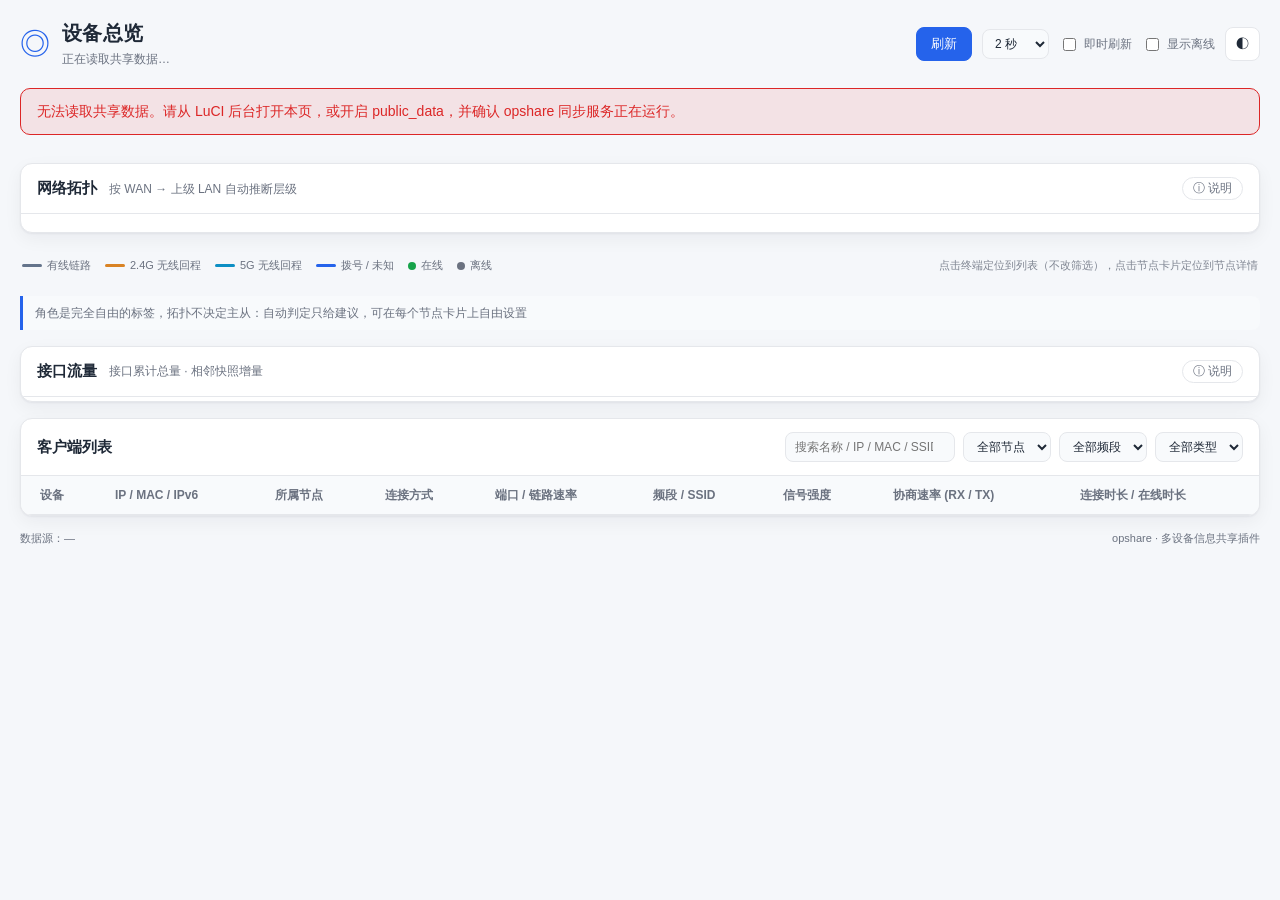
==== src/www/opshare/index.html @ 0b61287a "opshare 1.0.0: initial import with CI packaging Multi-device information sharing for OpenWrt/Immorta" ====
<!DOCTYPE html>
<html lang="zh-CN">
<head>
<meta charset="utf-8">
<meta name="viewport" content="width=device-width, initial-scale=1">
<title>设备总览 · opshare</title>
<link rel="stylesheet" href="style.css">
</head>
<body>
<div class="wrap">
	<header class="topbar">
		<div class="brand">
			<span class="logo">◎</span>
			<div>
				<h1>设备总览</h1>
				<p class="sub" id="subtitle">正在读取共享数据…</p>
				<p class="sub" id="last-check"></p>
			</div>
		</div>
		<div class="actions">
			<button id="btn-refresh" class="btn primary" type="button">刷新</button>
			<select id="sel-interval" title="界面刷新间隔（只读取缓存 JSON，开销很小）">
				<option value="2000">2 秒</option>
				<option value="3000">3 秒</option>
				<option value="5000">5 秒</option>
				<option value="10000">10 秒</option>
				<option value="20000">20 秒</option>
				<option value="30000">30 秒</option>
			</select>
			<label class="auto" title="勾选：每次界面刷新都让路由器立刻合并一次各节点的最新快照（服务端 force_throttle 默认 10 秒内至多一次）。不勾选：只读后台周期生成的缓存快照，不触发任何采集。">
				<input type="checkbox" id="chk-realtime"> 即时刷新</label>
			<label class="auto"><input type="checkbox" id="chk-offline"> 显示离线</label>
			<button id="btn-theme" class="btn ghost" type="button" title="切换深浅色">◐</button>
		</div>
	</header>

	<section id="stats" class="stats"></section>

	<section class="panel" id="topology-panel">
		<div class="panel-head">
			<h2>网络拓扑</h2>
			<span class="hint" id="topology-hint">按 WAN → 上级 LAN 自动推断层级</span>
			<details class="note">
				<summary>说明</summary>
				<div class="note-body">每个节点是一张卡片：左侧为设备信息与<b>上行链路</b>（介质 / 端口 / 协商速率 / 上级节点），右侧按<b>有线 · 2.4G · 5G</b> 分道列出下挂终端。<b>卡片到终端的实际接线</b>：卡片右侧引出一条总线，总线上按介质分出支路，每台终端再从自己的介质端口上接出一小段——所以看线就知道谁接在哪、走的什么介质；节点之间的连线用流动光点表示层级方向。只有安装本插件的节点才能采集无线关联、信号、频段与协商速率。普通硬路由：<b>桥接 / AP 模式</b>下，上级 DHCP、ARP 只能看到其下终端的 IP/MAC/主机名，看不到连在哪个 AP 及无线详情；<b>路由 / NAT 模式</b>下，上游只能看到硬路由自身一个 MAC，其下设备完全不可见。可在 <code>/etc/config/opshare</code> 用 <code>config external</code> 手工声明，拓扑图会画成灰色虚线节点。<br><b>零配置配对</b>：两台都装好本插件后，各自会在两分钟内探测<b>默认网关</b>与<b>最新 DHCP 租约</b>，用 HTTP 交换身份与共享密钥自动配对——不需要填 IP、不需要授权 SSH 密钥，桥接与双 NAT 都适用。CPU 更强的一台自动当聚合者，另一台被动接收；在 <code>/etc/config/opshare</code> 里设 <code>option auto_pair 0</code> 可改为手工管理。</div>
			</details>
		</div>
		<div class="topo-scroll" id="topology"></div>
	</section>
	<div class="topo-legend out">
		<span><i class="lg wired"></i>有线链路</span>
		<span><i class="lg g2"></i>2.4G 无线回程</span>
		<span><i class="lg g5"></i>5G 无线回程</span>
		<span><i class="lg wan"></i>拨号 / 未知</span>
		<span><b class="lg-dot"></b>在线</span>
		<span><b class="lg-dot off"></b>离线</span>
		<span class="tip">点击终端定位到列表（不改筛选），点击节点卡片定位到节点详情</span>
	</div>

	<section id="nodes" class="nodes"></section>
	<div class="role-hint" id="role-hint">角色是完全自由的标签，拓扑不决定主从：自动判定只给建议，可在每个节点卡片上自由设置</div>

	<section class="panel" id="traffic-panel">
		<div class="panel-head">
			<h2>接口流量</h2>
			<span class="hint" id="traffic-hint">接口累计总量 · 相邻快照增量</span>
			<details class="note">
				<summary>说明</summary>
				<div class="note-body">每个接口两行：<b>上行（上传）在上、下行（下载）在下</b>，左边是该接口的累计字节，右边是相对上一次快照的增量。不计算速率、不画曲线、不保存历史。计数器重置、设备重启或时钟跳变会标注并跳过该次增量；开启硬件加速/流量卸载时计数可能偏低。</div>
			</details>
		</div>
		<div id="traffic" class="traffic-rows"></div>
	</section>

	<section class="panel" id="clients-panel">
		<div class="panel-head">
			<h2>客户端列表</h2>
			<div class="filters">
				<input type="search" id="f-search" placeholder="搜索名称 / IP / MAC / SSID">
				<select id="f-node"><option value="">全部节点</option></select>
				<select id="f-band"><option value="">全部频段</option></select>
				<select id="f-type">
					<option value="">全部类型</option>
					<option value="wifi">无线</option>
					<option value="wired">有线</option>
				</select>
			</div>
		</div>
		<div class="table-scroll">
			<table class="tbl">
				<thead><tr>
					<th class="nodebar"></th>
					<th>设备</th><th>IP / MAC / IPv6</th><th>所属节点</th><th>连接方式</th>
					<th>端口 / 链路速率</th><th>频段 / SSID</th><th>信号强度</th>
					<th title="RX 是最近收到的那一帧的速率：手机空闲时的保活/管理帧用最低速，所以常显示 1~6 Mbps；TX 才是当前协商发送速率。属正常现象，看 TX 与 MCS/NSS/频宽即可。">协商速率 (RX / TX)</th>
					<th title="断联在 session_grace 秒内视为误差，连接时长连续计算不重置；节点离线超过宽限期则冻结">连接时长 / 在线时长</th>
				</tr></thead>
				<tbody id="rows"></tbody>
			</table>
		</div>
		<p class="empty" id="empty" hidden>没有符合条件的设备</p>
	</section>

	<footer class="foot">
		<span id="source">数据源：—</span>
		<span>opshare · 多设备信息共享插件</span>
	</footer>
</div>
<script src="app.js"></script>
</body>
</html>
---- src/www/opshare/style.css ----
:root {
	--bg: #f5f7fa;
	--panel: #ffffff;
	--panel-2: #f8fafc;
	--text: #1f2937;
	--muted: #6b7280;
	--line: #e5e7eb;
	--accent: #2563eb;
	--accent-soft: #eff6ff;
	--green: #16a34a;
	--teal: #0891b2;
	--amber: #d97706;
	--red: #dc2626;
	--shadow: 0 1px 2px rgba(16,24,40,.05), 0 6px 18px rgba(16,24,40,.05);
}
@media (prefers-color-scheme: dark) {
	:root {
		--bg: #111827; --panel: #1b2432; --panel-2: #212c3d;
		--text: #e5e7eb; --muted: #9ca3af; --line: #334155;
		--accent: #60a5fa; --accent-soft: #1e3a5f;
		--green: #4ade80; --teal: #22d3ee; --amber: #fbbf24; --red: #f87171;
		--shadow: 0 1px 2px rgba(0,0,0,.25), 0 8px 24px rgba(0,0,0,.25);
	}
}
body[data-theme="dark"] {
	--bg: #111827; --panel: #1b2432; --panel-2: #212c3d;
	--text: #e5e7eb; --muted: #9ca3af; --line: #334155;
	--accent: #60a5fa; --accent-soft: #1e3a5f;
	--green: #4ade80; --teal: #22d3ee; --amber: #fbbf24; --red: #f87171;
	--shadow: 0 1px 2px rgba(0,0,0,.25), 0 8px 24px rgba(0,0,0,.25);
}
body[data-theme="light"] {
	--bg: #f5f7fa; --panel: #ffffff; --panel-2: #f8fafc;
	--text: #1f2937; --muted: #6b7280; --line: #e5e7eb;
	--accent: #2563eb; --accent-soft: #eff6ff;
	--green: #16a34a; --teal: #0891b2; --amber: #d97706; --red: #dc2626;
}
* { box-sizing: border-box; }
/* No viewport-relative min-height here. This page also runs inside the LuCI
   iframe, where min-height:100% resolves to the *frame's* current height: the
   frame grows to scrollHeight, scrollHeight grows with the frame, and the two
   keep feeding each other - that runaway loop is what produced a blank strip
   under the content. The canvas is painted by the body background anyway. */
html, body { height: auto; overflow-x: hidden; overflow-y: auto; }
body {
	margin: 0; background: var(--bg); color: var(--text);
	font: 14px/1.5 -apple-system, BlinkMacSystemFont, "Segoe UI", "Microsoft YaHei", "PingFang SC", sans-serif;
}
.wrap { max-width: 1500px; margin: 0 auto; padding: 18px 20px 48px; }
.topbar { display: flex; align-items: center; justify-content: space-between; gap: 16px; flex-wrap: wrap; margin-bottom: 18px; }
.brand { display: flex; align-items: center; gap: 12px; }
.logo { font-size: 30px; color: var(--accent); line-height: 1; }
h1 { font-size: 20px; margin: 0; font-weight: 650; letter-spacing: .3px; }
.sub { margin: 2px 0 0; color: var(--muted); font-size: 12px; }
.actions { display: flex; align-items: center; gap: 10px; flex-wrap: wrap; }
.btn { border: 1px solid var(--line); background: var(--panel); color: var(--text); padding: 7px 14px; border-radius: 8px; cursor: pointer; font-size: 13px; }
.btn:hover { border-color: var(--accent); }
.btn.primary { background: var(--accent); border-color: var(--accent); color: #fff; }
.btn.ghost { padding: 7px 10px; }
.auto { color: var(--muted); font-size: 12px; display: flex; align-items: center; gap: 5px; cursor: pointer; }
.auto input { accent-color: var(--accent); }

.stats { display: grid; grid-template-columns: repeat(auto-fit, minmax(150px, 1fr)); gap: 12px; margin-bottom: 14px; }
.stat { background: var(--panel); border: 1px solid var(--line); border-radius: 12px; padding: 14px 16px; box-shadow: var(--shadow); }
.stat .k { color: var(--muted); font-size: 12px; }
.stat .v { font-size: 24px; font-weight: 650; margin-top: 4px; }
.stat .v small { font-size: 12px; font-weight: 400; color: var(--muted); }

.nodes { display: grid; grid-template-columns: repeat(auto-fit, minmax(260px, 1fr)); gap: 12px; margin-bottom: 16px; }
.node { background: var(--panel); border: 1px solid var(--line); border-left: 4px solid var(--green); border-radius: 12px; padding: 13px 15px; box-shadow: var(--shadow); }
.node.offline { border-left-color: var(--red); opacity: .78; }
.node .nh { display: flex; align-items: center; justify-content: space-between; gap: 8px; }
.node .nn { font-weight: 650; font-size: 15px; overflow: hidden; text-overflow: ellipsis; white-space: nowrap; }
.node .meta { color: var(--muted); font-size: 12px; margin-top: 6px; line-height: 1.7; word-break: break-all; }
.badge { font-size: 11px; padding: 2px 8px; border-radius: 999px; background: var(--accent-soft); color: var(--accent); white-space: nowrap; }
.badge.off { background: rgba(220,38,38,.12); color: var(--red); }
.badge.wired { background: rgba(107,114,128,.15); color: var(--muted); }

.panel { background: var(--panel); border: 1px solid var(--line); border-radius: 12px; box-shadow: var(--shadow); overflow: hidden; }
.panel-head { padding: 13px 16px; border-bottom: 1px solid var(--line); display: flex; align-items: center; justify-content: space-between; gap: 12px; flex-wrap: wrap; }
.panel-head h2 { font-size: 15px; margin: 0; font-weight: 650; }
.filters { display: flex; gap: 8px; flex-wrap: wrap; }
.filters input, .filters select {
	background: var(--panel-2); color: var(--text); border: 1px solid var(--line);
	border-radius: 8px; padding: 6px 9px; font-size: 12px; outline: none;
}
.filters input:focus, .filters select:focus { border-color: var(--accent); }
.table-scroll { overflow-x: auto; }
.tbl { width: 100%; border-collapse: collapse; min-width: 900px; }
.tbl th { background: var(--panel-2); color: var(--muted); font-size: 12px; font-weight: 600; text-align: left; padding: 10px 14px; border-bottom: 1px solid var(--line); white-space: nowrap; }
.tbl td { padding: 10px 14px; border-bottom: 1px solid var(--line); vertical-align: middle; font-size: 13px; }
.tbl tr:last-child td { border-bottom: 0; }
.tbl tbody tr:hover { background: var(--accent-soft); }
.dev { font-weight: 600; }
.dev .mac, .muted { color: var(--muted); font-size: 11px; font-weight: 400; }
.tag { font-size: 11px; padding: 2px 7px; border-radius: 6px; border: 1px solid var(--line); color: var(--muted); white-space: nowrap; }
.sig { display: flex; align-items: center; gap: 8px; min-width: 130px; }
.sig .bar { width: 62px; height: 6px; border-radius: 4px; background: var(--line); overflow: hidden; flex: none; }
.sig .bar i { display: block; height: 100%; border-radius: 4px; }
.sig .num { font-variant-numeric: tabular-nums; white-space: nowrap; }
.rate { font-variant-numeric: tabular-nums; white-space: nowrap; }
.rate .extra { display: block; color: var(--muted); font-size: 11px; }
.empty { padding: 28px; text-align: center; color: var(--muted); }
.foot { display: flex; justify-content: space-between; gap: 12px; flex-wrap: wrap; color: var(--muted); font-size: 11px; margin-top: 14px; }
.err { background: rgba(220,38,38,.1); color: var(--red); border: 1px solid var(--red); border-radius: 10px; padding: 12px 16px; margin-bottom: 14px; }
@media (max-width: 700px) {
	.wrap { padding: 12px; }
	.stat .v { font-size: 20px; }
	.filters input, .filters select { flex: 1 1 45%; min-width: 120px; }
}

/* ---- v2: node colours, aliases, IPv6, traffic, inline editing ---- */
.nodebar { width: 5px; padding: 0 !important; border-bottom: 1px solid var(--line) !important; }
.tbl th.nodebar { background: var(--panel-2); }
.hint { color: var(--muted); font-size: 12px; }
/* ---- v7: topology - node cards + terminal lanes + flowing links ---- */
#topology-panel { margin-bottom: 16px; }
.topo-scroll { overflow-x: auto; padding: 12px 14px 6px; }
.topo-scroll svg { display: block; width: 100%; min-width: 900px; height: auto; }

/* connectors: a faint solid base with an animated dash overlay so the
   direction parent -> child is readable without arrows */
.topo-wire { fill: none; stroke-width: 3; opacity: .26; stroke-linecap: round; }
.topo-flow {
	fill: none; stroke-width: 3.2; stroke-linecap: round;
	stroke-dasharray: 3 11;
	animation: topoflow 1.3s linear infinite;
}
@keyframes topoflow { from { stroke-dashoffset: 0; } to { stroke-dashoffset: -30; } }
@media (prefers-reduced-motion: reduce) { .topo-flow { animation: none; opacity: .5; } }

/* node -> terminal bus. A cable leaves the card, a rail runs beside it, every
   medium branches off in its own colour and each chip taps its medium's port
   spine with a short tick. Thin and translucent: the grouping stays readable
   without turning the diagram into spaghetti. */
/* live channel indicator in the traffic panel header */
.live-on { color: var(--green); font-weight: 600; }
.hint b { color: var(--text); font-weight: 600; }

.topo-bus { fill: none; stroke-width: 2.6; opacity: .55; stroke-linecap: round; stroke-linejoin: round; }
.topo-hub { opacity: .8; }
.topo-branch { fill: none; stroke-width: 1.8; opacity: .6; stroke-linecap: round; }
.topo-spine { fill: none; stroke-width: 2.4; opacity: .5; stroke-linecap: round; }
.topo-tick { fill: none; stroke-width: 1.5; opacity: .6; stroke-linecap: round; }

.topo-card { cursor: pointer; }
.topo-card .cbg { fill: var(--panel); stroke: var(--line); }
.topo-card.off { opacity: .6; }
.topo-card .cdot { fill: var(--green); }
.topo-card .ct { fill: var(--text); font-size: 13.5px; font-weight: 650; }
.topo-card .ctag { fill: var(--accent); font-size: 9.5px; font-weight: 600; }
.topo-card .crole { fill: var(--muted); font-size: 10px; }
.topo-card .cm { fill: var(--muted); font-size: 10px; }
.topo-card .cup-t { font-size: 9.5px; font-weight: 600; }
.topo-card:hover .cbg { stroke: var(--accent); }

.topo-shelf { fill: var(--panel-2); stroke: var(--line); }
/* a halo in the panel colour, so the medium branch passes *behind* the label
   instead of striking through it */
.topo-lane { font-size: 10.5px; font-weight: 650; }
.topo-lane-n { font-size: 9px; opacity: .7; }
.topo-lane, .topo-lane-n {
	paint-order: stroke; stroke: var(--panel-2); stroke-width: 3.2; stroke-linejoin: round;
}
.topo-chip { cursor: pointer; }
.topo-chip .chipbg { fill: var(--panel); stroke: var(--line); }
.topo-chip:hover .chipbg { stroke: var(--accent); stroke-width: 1.6; }
.topo-chip .cn { fill: var(--text); font-size: 10.5px; }
.topo-chip .cd { fill: var(--muted); font-size: 9.5px; }
.topo-chip.off { opacity: .72; }
.topo-chip.off .chipbg { stroke-dasharray: 3 3; }
.topo-chip.more { cursor: default; }
.topo-chip.more .chipbg { fill: none; stroke-dasharray: 3 3; }

.topo-inet rect { fill: var(--accent-soft); stroke: var(--accent); }
.topo-inet circle { fill: var(--accent); }
.topo-inet text { fill: var(--accent); font-size: 11px; font-weight: 600; }

.topo-unmanaged rect { fill: var(--panel-2); stroke: var(--muted); stroke-dasharray: 5 4; }
.topo-unmanaged .ct { fill: var(--muted); font-size: 12px; font-weight: 600; }
.topo-unmanaged .cm { fill: var(--muted); font-size: 10px; }

.topo-legend { display: flex; flex-wrap: wrap; gap: 6px 16px; padding: 6px 16px 4px; color: var(--muted); font-size: 11px; align-items: center; }
.topo-legend span { display: inline-flex; align-items: center; gap: 5px; }
.topo-legend i.lg { display: inline-block; width: 20px; height: 3px; border-radius: 2px; background: var(--accent); }
.topo-legend i.lg.wired { background: #64748b; }
.topo-legend i.lg.g2 { background: #d98324; }
.topo-legend i.lg.g5 { background: #0d8fc4; }
.topo-legend i.lg.wan { background: #2563eb; }
.topo-legend .lg-dot { display: inline-block; width: 8px; height: 8px; border-radius: 50%; background: var(--green); }
.topo-legend .lg-dot.off { background: var(--muted); }
/* Long explanations sit behind a button instead of filling the page. */
.panel-head details.note { flex: 0 0 auto; margin-left: auto; }
.panel-head details.note[open] { flex-basis: 100%; }
details.note > summary {
	list-style: none; cursor: pointer; user-select: none; white-space: nowrap;
	font-size: 11.5px; color: var(--muted); padding: 2px 10px;
	border: 1px solid var(--line); border-radius: 999px;
}
details.note > summary::-webkit-details-marker { display: none; }
details.note > summary::before { content: "\24D8  "; }
details.note > summary:hover { color: var(--text); border-color: var(--muted); }
details.note[open] > summary { color: var(--accent); border-color: var(--accent); display: block; width: max-content; margin-left: auto; }
.note-body {
	margin-top: 8px; padding: 10px 12px; color: var(--muted);
	font-size: 12px; line-height: 1.75;
	background: var(--panel-2); border: 1px solid var(--line); border-radius: 10px;
}
.note-body code { background: var(--panel); border: 1px solid var(--line); border-radius: 4px; padding: 0 4px; }
/* the legend lives outside the panel so it never competes with the drawing */
.topo-legend.out { padding: 8px 2px 0; margin-bottom: 12px; gap: 4px 14px; }
.topo-legend.out .tip { margin-left: auto; opacity: .85; }

/* ---- v7: traffic - upload on top, download below, per interface ---- */
.traffic-rows { padding: 2px 0; }
.trow {
	display: grid; grid-template-columns: 142px minmax(0, 1fr) 168px;
	gap: 12px; align-items: start; padding: 10px 14px;
	border-bottom: 1px solid var(--line); border-left: 4px solid var(--accent);
	font-size: 12px;
}
.trow:last-child { border-bottom: 0; }
.trow.offline { opacity: .7; }
.tnode { display: flex; align-items: center; gap: 6px; font-size: 13px; min-width: 0; padding-top: 4px; }
.tnode b { overflow: hidden; text-overflow: ellipsis; white-space: nowrap; }
.tifaces { display: flex; flex-wrap: wrap; gap: 8px; min-width: 0; }
.iface {
	display: flex; flex-direction: column; gap: 2px;
	background: var(--panel-2); border: 1px solid var(--line); border-radius: 8px;
	padding: 6px 9px 7px; min-width: 212px;
	font-variant-numeric: tabular-nums;
}
.iface.flagged { border-color: var(--amber); }
.iface .ih { display: flex; align-items: center; gap: 6px; padding-bottom: 2px; }
.iface .ih b { font-weight: 650; font-size: 12px; }
.iface .ib { display: grid; grid-template-columns: 50px 1fr auto; gap: 8px; align-items: baseline; line-height: 1.4; }
.iface .ib .k { color: var(--muted); font-size: 11px; white-space: nowrap; }
.iface .ib .k i { font-style: normal; font-weight: 700; margin-right: 3px; }
.iface .ib.up .k i { color: #d98324; }
.iface .ib.dn .k i { color: #0d8fc4; }
.iface .ib .v { text-align: right; color: var(--text); white-space: nowrap; }
.iface .ib .d { text-align: right; color: var(--accent); font-size: 11px; white-space: nowrap; min-width: 58px; }
.iface .ib .d.muted { color: var(--muted); }
.tagk { color: var(--muted); font-size: 10px; border: 1px solid var(--line); border-radius: 4px; padding: 0 4px; }
.twin { color: var(--muted); font-size: 11px; text-align: right; font-variant-numeric: tabular-nums; padding-top: 4px; }
.flag { display: block; color: var(--amber); margin-top: 2px; }
.tbl tbody tr.off { opacity: .6; }
.tbl tbody tr.group-off td {
	background: var(--panel-2); color: var(--muted);
	font-size: 11px; padding: 6px 14px; letter-spacing: .3px;
}
@media (max-width: 900px) {
	.trow { grid-template-columns: 1fr; gap: 6px; }
	.twin { text-align: left; }
}

/* ---- v7: locate-without-filtering feedback ---- */
@keyframes rowflash {
	0%, 18% { background: rgba(37, 99, 235, .17); }
	100% { background: transparent; }
}
.tbl tbody tr.flash td { animation: rowflash 2.4s ease-out; }
@keyframes cardflash {
	0%, 18% { box-shadow: 0 0 0 2px var(--accent), var(--shadow); }
	100% { box-shadow: var(--shadow); }
}
.node.flash { animation: cardflash 2.4s ease-out; }
.toast {
	position: fixed; left: 50%; bottom: 26px; transform: translate(-50%, 14px);
	background: var(--panel); color: var(--text); border: 1px solid var(--line);
	box-shadow: var(--shadow); border-radius: 10px; padding: 10px 16px;
	font-size: 13px; opacity: 0; pointer-events: none; transition: opacity .2s, transform .2s; z-index: 99;
}
.toast.on { opacity: 1; transform: translate(-50%, 0); }

.tag.off { background: rgba(220,38,38,.12); color: var(--red); }
.tag.idle { background: var(--accent-soft); color: var(--accent); border-color: transparent; }
.dot { display: inline-block; width: 9px; height: 9px; border-radius: 50%; margin-right: 6px; vertical-align: middle; }
.nn { display: flex; align-items: center; gap: 2px; min-width: 0; }
.edit-btn { border: 0; background: transparent; color: var(--muted); cursor: pointer; font-size: 11px; padding: 0 3px; }
.edit-btn:hover { color: var(--accent); }
.inline-edit { width: 140px; background: var(--panel-2); color: var(--text); border: 1px solid var(--accent); border-radius: 5px; padding: 2px 5px; font-size: 13px; }
.node-actions { margin-top: 8px; color: var(--muted); font-size: 11px; }
.node-actions input[type=color] { width: 28px; height: 18px; border: 0; padding: 0; background: transparent; vertical-align: middle; cursor: pointer; }
.node-badge { display: inline-block; border-left: 3px solid var(--accent); padding-left: 6px; font-size: 12px; }
.ipv6 { color: var(--muted); font-size: 10px; }
.actions select { background: var(--panel-2); color: var(--text); border: 1px solid var(--line); border-radius: 8px; padding: 6px 8px; font-size: 12px; }
#traffic-panel { margin-bottom: 16px; }
.stat .v { font-size: 22px; }

/* ---- v3: scrolling, role hints, session timers, repaint isolation ---- */
.role-hint {
	color: var(--muted); font-size: 12px; margin: -6px 0 16px;
	padding: 8px 12px; border-left: 3px solid var(--accent);
	background: var(--panel-2); border-radius: 0 8px 8px 0;
}
.role-basis { color: var(--muted); opacity: .85; }
.node-actions .role-sel {
	background: var(--panel-2); color: var(--text); border: 1px solid var(--line);
	border-radius: 6px; padding: 2px 5px; font-size: 11px; max-width: 130px;
}
.tag.grace { background: var(--accent-soft); color: var(--accent); border-color: transparent; }
.dur { font-variant-numeric: tabular-nums; white-space: nowrap; }
.stat, .node, .trow { contain: layout paint; }
@media (max-width: 700px) {
	.wrap { padding-bottom: 60px; }
	.tbl { min-width: 820px; }
}
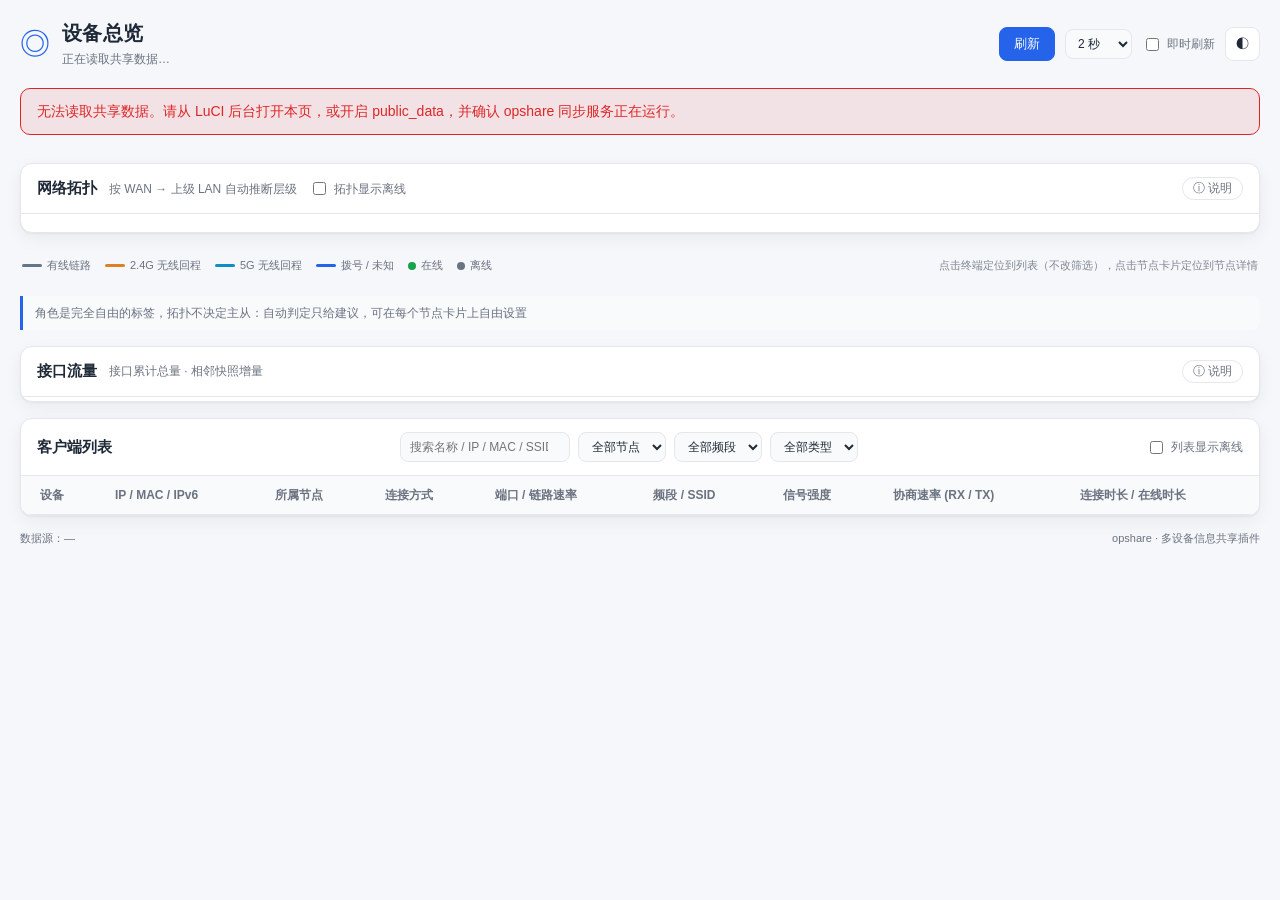
==== commit d36237ab: "Fix interface enumeration and split the offline toggles Interface list: the old whitelist in opshare" ====
--- a/src/www/opshare/index.html
+++ b/src/www/opshare/index.html
@@ -29,7 +29,6 @@
 			</select>
 			<label class="auto" title="勾选：每次界面刷新都让路由器立刻合并一次各节点的最新快照（服务端 force_throttle 默认 10 秒内至多一次）。不勾选：只读后台周期生成的缓存快照，不触发任何采集。">
 				<input type="checkbox" id="chk-realtime"> 即时刷新</label>
-			<label class="auto"><input type="checkbox" id="chk-offline"> 显示离线</label>
 			<button id="btn-theme" class="btn ghost" type="button" title="切换深浅色">◐</button>
 		</div>
 	</header>
@@ -40,6 +39,8 @@
 		<div class="panel-head">
 			<h2>网络拓扑</h2>
 			<span class="hint" id="topology-hint">按 WAN → 上级 LAN 自动推断层级</span>
+			<label class="auto" title="只作用于这张拓扑图：关闭后，离线终端不再画成灰色卡片。设置保存在本浏览器，下次打开仍生效。">
+				<input type="checkbox" id="chk-offline-topo"> 拓扑显示离线</label>
 			<details class="note">
 				<summary>说明</summary>
 				<div class="note-body">每个节点是一张卡片：左侧为设备信息与<b>上行链路</b>（介质 / 端口 / 协商速率 / 上级节点），右侧按<b>有线 · 2.4G · 5G</b> 分道列出下挂终端。<b>卡片到终端的实际接线</b>：卡片右侧引出一条总线，总线上按介质分出支路，每台终端再从自己的介质端口上接出一小段——所以看线就知道谁接在哪、走的什么介质；节点之间的连线用流动光点表示层级方向。只有安装本插件的节点才能采集无线关联、信号、频段与协商速率。普通硬路由：<b>桥接 / AP 模式</b>下，上级 DHCP、ARP 只能看到其下终端的 IP/MAC/主机名，看不到连在哪个 AP 及无线详情；<b>路由 / NAT 模式</b>下，上游只能看到硬路由自身一个 MAC，其下设备完全不可见。可在 <code>/etc/config/opshare</code> 用 <code>config external</code> 手工声明，拓扑图会画成灰色虚线节点。<br><b>零配置配对</b>：两台都装好本插件后，各自会在两分钟内探测<b>默认网关</b>与<b>最新 DHCP 租约</b>，用 HTTP 交换身份与共享密钥自动配对——不需要填 IP、不需要授权 SSH 密钥，桥接与双 NAT 都适用。CPU 更强的一台自动当聚合者，另一台被动接收；在 <code>/etc/config/opshare</code> 里设 <code>option auto_pair 0</code> 可改为手工管理。</div>
@@ -85,6 +86,8 @@
 					<option value="wired">有线</option>
 				</select>
 			</div>
+			<label class="auto" title="只作用于下方列表：关闭后隐藏离线设备行。设置保存在本浏览器，下次打开仍生效。">
+				<input type="checkbox" id="chk-offline-list"> 列表显示离线</label>
 		</div>
 		<div class="table-scroll">
 			<table class="tbl">
